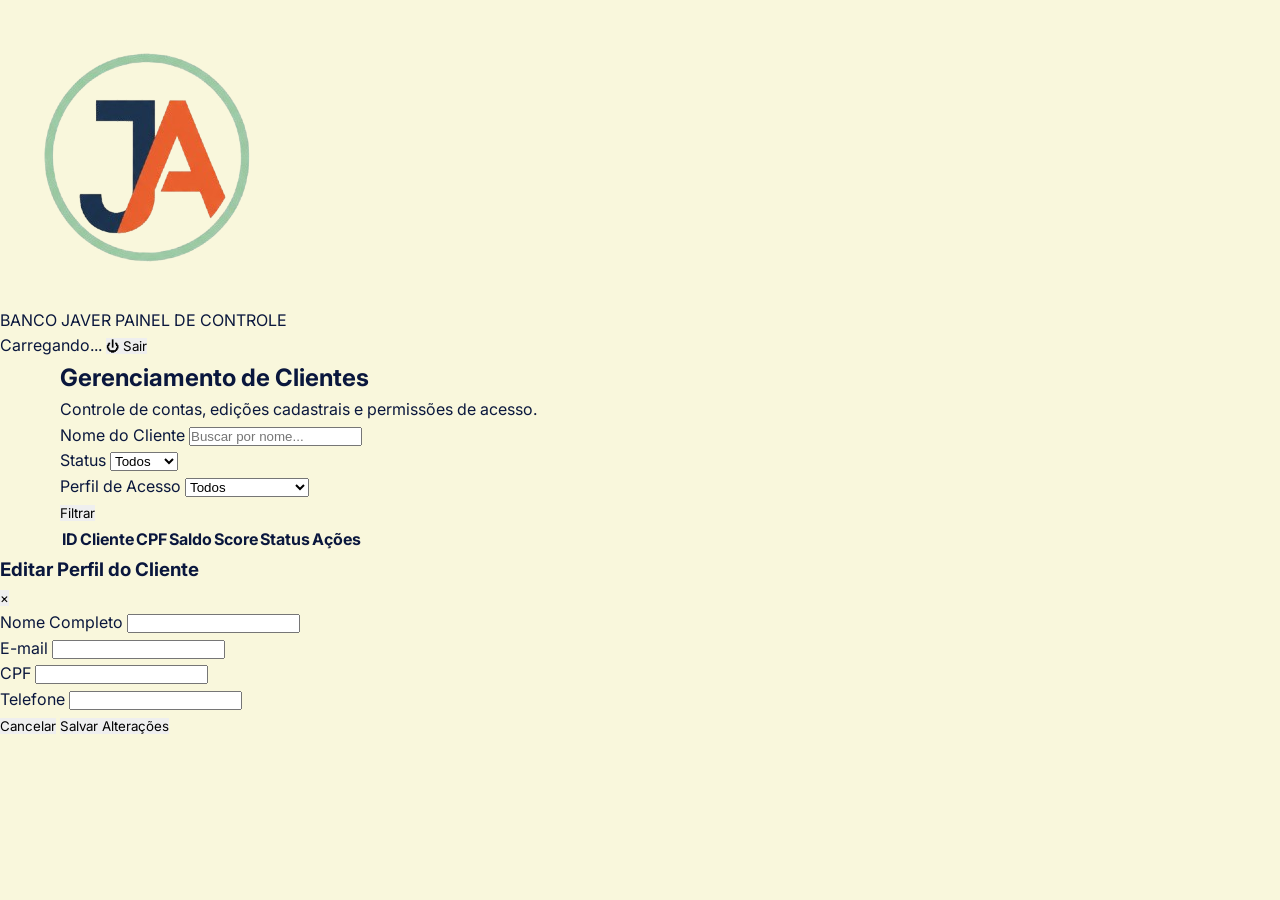
==== Banco Javer/frontend/pages/admin.html @ b1e3e17d "montando estrutura para receber estilização para pagina de admins" ====
<!DOCTYPE html>
<html lang="pt-br">
<head>
    <meta charset="UTF-8">
    <meta name="viewport" content="width=device-width, initial-scale=1.0">
    <title>JAVER | Admin Console</title>
    <link rel="stylesheet" href="../styles/global.css">
    <link rel="stylesheet" href="../styles/admin.css">
</head>
<body class="admin-body">
    <div id="toast-container" class="toast-container"></div>

    <header class="admin-nav">
        <div class="nav-container">
            <div class="brand">
                <img src="../images/logo.png" alt="Logo" class="nav-logo">
                <div class="brand-text">
                    <span class="bank-name">BANCO <span>JAVER</span></span>
                    <span class="portal-tag">PAINEL DE CONTROLE</span>
                </div>
            </div>
            <div class="nav-actions">
                <span id="admin-display-name">Carregando...</span>
                <button id="btn-logout" class="btn-logout">
                    <span class="icon">⏻</span> Sair
                </button>
            </div>
        </div>
    </header>

    <main class="admin-content container">
        <div class="page-header">
            <h2>Gerenciamento de Clientes</h2>
            <p>Controle de contas, edições cadastrais e permissões de acesso.</p>
        </div>
        <section class="filters-section">
            <div class="filter-card">
                <div class="filter-row">
                    <div class="filter-item search">
                        <label>Nome do Cliente</label>
                        <input type="text" id="search-name" placeholder="Buscar por nome...">
                    </div>
                    <div class="filter-item">
                        <label>Status</label>
                        <select id="filter-status">
                            <option value="">Todos</option>
                            <option value="true">Ativos</option>
                            <option value="false">Inativos</option>
                        </select>
                    </div>
                    <div class="filter-item">
                        <label>Perfil de Acesso</label>
                        <select id="filter-admin">
                            <option value="">Todos</option>
                            <option value="true">Administradores</option>
                            <option value="false">Clientes Comuns</option>
                        </select>
                    </div>
                    <button id="btn-filter" class="btn-primary-action">Filtrar</button>
                </div>
            </div>
        </section>
        <div class="table-wrapper">
            <table class="admin-table">
                <thead>
                    <tr>
                        <th>ID</th>
                        <th>Cliente</th>
                        <th>CPF</th>
                        <th>Saldo</th>
                        <th>Score</th>
                        <th>Status</th>
                        <th class="txt-center">Ações</th>
                    </tr>
                </thead>
                <tbody id="customers-list">
                </tbody>
            </table>
        </div>
    </main>
    <div id="modal-edit" class="modal-overlay">
        <div class="modal-card">
            <div class="modal-header">
                <h3>Editar Perfil do Cliente</h3>
                <button onclick="closeModal()" class="close-x">&times;</button>
            </div>
            <form id="edit-form" novalidate>
                <input type="hidden" id="edit-id">
                
                <div class="input-group">
                    <label for="edit-name">Nome Completo</label>
                    <input type="text" id="edit-name">
                    <span class="field-error" id="edit-name-error"></span>
                </div>

                <div class="input-group">
                    <label for="edit-email">E-mail</label>
                    <input type="email" id="edit-email">
                    <span class="field-error" id="edit-email-error"></span>
                </div>

                <div class="input-row">
                    <div class="input-group">
                        <label for="edit-cpf">CPF</label>
                        <input type="text" id="edit-cpf" maxlength="11">
                        <span class="field-error" id="edit-cpf-error"></span>
                    </div>
                    <div class="input-group">
                        <label for="edit-phone">Telefone</label>
                        <input type="text" id="edit-phone" maxlength="11">
                        <span class="field-error" id="edit-phone-error"></span>
                    </div>
                </div>

                <div class="modal-footer">
                    <button type="button" onclick="closeModal()" class="btn-cancel">Cancelar</button>
                    <button type="submit" class="btn-save" id="btn-save-edit">Salvar Alterações</button>
                </div>
            </form>
        </div>
    </div>

    <script src="../js/admin.js"></script>
</body>
</html>
---- Banco Javer/frontend/styles/global.css ----
@import url('https://fonts.googleapis.com/css2?family=Inter:wght@300;400;600;700&display=swap');

:root {
    --primary-navy: #0a173d;      
    --secondary-orange: #f3681e;   
    --accent-yellow: #fce210;      
    --bg-cream: #f9f7dc;           
    --success-mint: #a6cfc0;       

    --text-main: #0a173d;
    --text-muted: #4a5568;
    --white: #ffffff;
    --error-red: #e53e3e;

    --radius-sm: 4px;
    --radius-md: 8px;
    --radius-lg: 16px;
    --shadow: 0 4px 6px -1px rgba(0, 0, 0, 0.1), 0 2px 4px -1px rgba(0, 0, 0, 0.06);
    --transition: all 0.3s ease;
}

* {
    margin: 0;
    padding: 0;
    box-sizing: border-box;
}

body {
    font-family: 'Inter', sans-serif;
    background-color: var(--bg-cream);
    color: var(--text-main);
    line-height: 1.6;
    overflow-x: hidden;
}

.container {
    max-width: 1200px;
    margin: 0 auto;
    padding: 0 20px;
}

button {
    cursor: pointer;
    border: none;
    font-family: 'Inter', sans-serif;
    transition: var(--transition);
}

a {
    text-decoration: none;
    color: inherit;
}

ul {
    list-style: none;
}
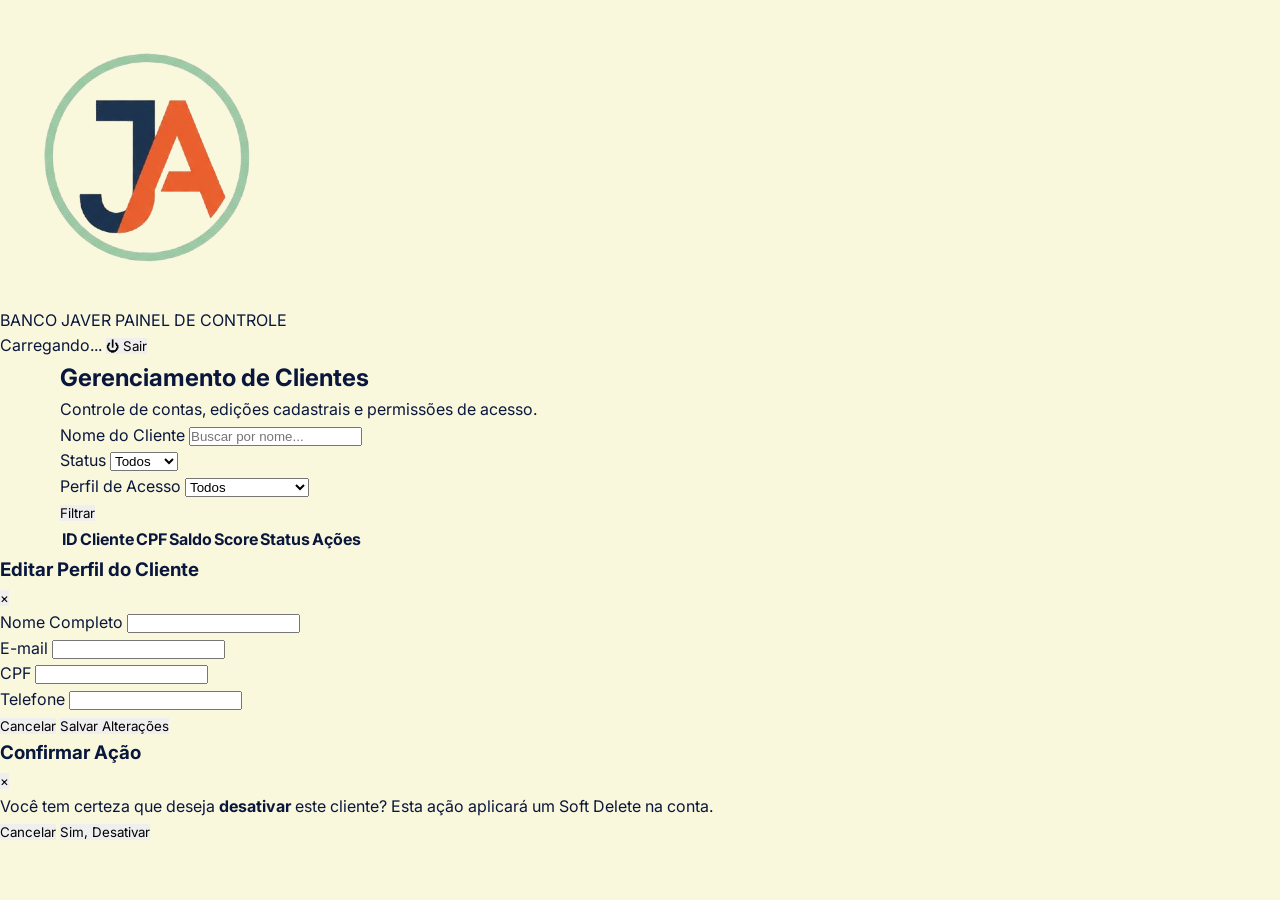
==== commit 9cc55251: "adicionando modal para desativar cliente" ====
--- a/Banco Javer/frontend/pages/admin.html
+++ b/Banco Javer/frontend/pages/admin.html
@@ -120,6 +120,22 @@
         </div>
     </div>
 
+    <div id="modal-confirm" class="modal-overlay">
+        <div class="modal-card confirm-card">
+            <div class="modal-header">
+                <h3>Confirmar Ação</h3>
+                <button onclick="closeConfirmModal()" class="close-x">&times;</button>
+            </div>
+            <div class="modal-body">
+                <p>Você tem certeza que deseja <strong>desativar</strong> este cliente? Esta ação aplicará um Soft Delete na conta.</p>
+            </div>
+            <div class="modal-footer">
+                <button type="button" onclick="closeConfirmModal()" class="btn-cancel">Cancelar</button>
+                <button type="button" id="btn-confirm-disable" class="btn-disable-confirm">Sim, Desativar</button>
+            </div>
+        </div>
+    </div>
+
     <script src="../js/admin.js"></script>
 </body>
 </html>
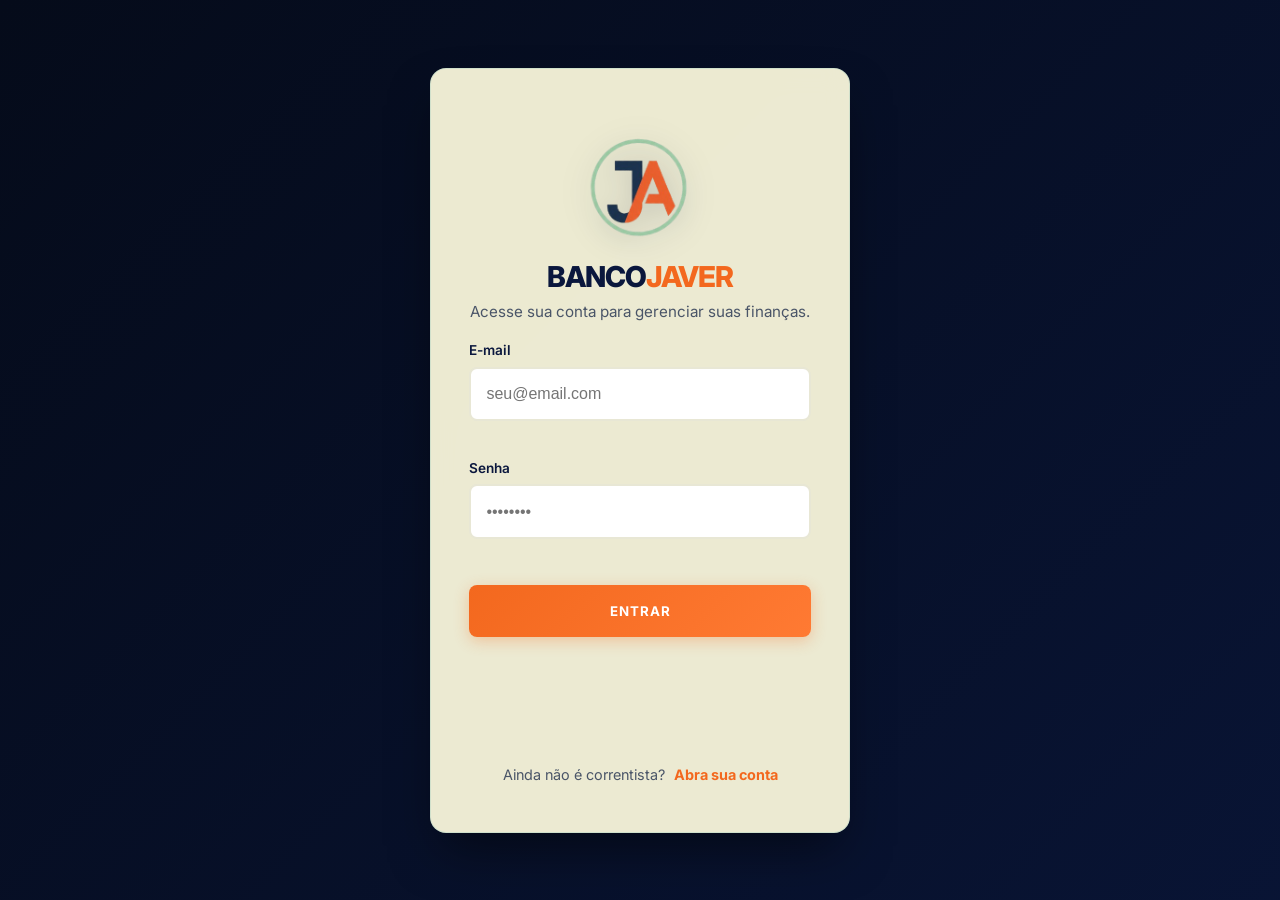
==== commit a6c6c356: "adicionando o campo para tornar outro usuario admin" ====
--- a/Banco Javer/frontend/pages/admin.html
+++ b/Banco Javer/frontend/pages/admin.html
@@ -112,6 +112,15 @@
                     </div>
                 </div>
 
+                <div class="input-group checkbox-group">
+                    <label class="switch-label">
+                        <input type="checkbox" id="edit-is-admin">
+                        <span class="slider"></span>
+                        Permissões de Administrador
+                    </label>
+                    <p class="input-info">Ative para conceder acesso ao painel de controle.</p>
+                </div>
+
                 <div class="modal-footer">
                     <button type="button" onclick="closeModal()" class="btn-cancel">Cancelar</button>
                     <button type="submit" class="btn-save" id="btn-save-edit">Salvar Alterações</button>
--- a/Banco Javer/frontend/styles/admin.css
+++ b/Banco Javer/frontend/styles/admin.css
@@ -0,0 +1,345 @@
+.admin-body { 
+    background-color: var(--bg-cream); 
+    min-height: 100vh;
+}
+
+.admin-nav {
+    background-color: var(--primary-navy);
+    color: white;
+    padding: 1rem 0;
+    position: sticky;
+    top: 0;
+    z-index: 100;
+}
+
+.nav-container {
+    max-width: 1300px;
+    margin: 0 auto;
+    padding: 0 20px;
+    display: flex;
+    justify-content: space-between;
+    align-items: center;
+}
+
+.brand { display: flex; align-items: center; gap: 15px; }
+.nav-logo { width: 80px; height: 80px; border-radius: 50%; }
+.bank-name { font-weight: 800; font-size: 1.2rem; }
+.bank-name span { color: var(--secondary-orange); }
+.portal-tag { 
+    display: block; font-size: 0.65rem; color: var(--success-mint); 
+    letter-spacing: 2px; font-weight: 700;
+}
+
+.btn-logout {
+    background: rgba(243, 104, 30, 0.1);
+    color: var(--secondary-orange);
+    border: 1.5px solid var(--secondary-orange);
+    padding: 8px 16px;
+    border-radius: var(--radius-md);
+    font-weight: 600;
+    font-size: 0.85rem;
+    display: flex;
+    align-items: center;
+    gap: 8px;
+    cursor: pointer;
+    transition: var(--transition);
+}
+
+.btn-logout:hover {
+    background: var(--secondary-orange);
+    color: white;
+    box-shadow: 0 4px 12px rgba(243, 104, 30, 0.3);
+}
+
+.page-header { margin: 30px 0; }
+.page-header h2 { color: var(--primary-navy); font-weight: 800; }
+.page-header p { color: var(--text-muted); font-size: 0.9rem; }
+
+.filters-section { margin-top: 30px; margin-bottom: 30px; }
+.filter-card {
+    background: white;
+    padding: 25px;
+    border-radius: var(--radius-lg);
+    box-shadow: var(--shadow);
+}
+
+.filter-row {
+    display: flex;
+    align-items: flex-end;
+    gap: 20px;
+    flex-wrap: wrap;
+}
+
+.filter-item { display: flex; flex-direction: column; gap: 8px; flex: 1; min-width: 180px; }
+.filter-item.search { flex: 2; }
+.filter-item label { font-size: 0.75rem; font-weight: 700; color: var(--primary-navy); text-transform: uppercase; }
+.filter-item input, .filter-item select {
+    padding: 12px;
+    border: 1.5px solid #e2e8f0;
+    border-radius: var(--radius-md);
+    background: #f8fafc;
+    outline: none;
+}
+.btn-primary-action {
+    background: var(--primary-navy);
+    color: white;
+    padding: 13px 30px;
+    border-radius: var(--radius-md);
+    font-weight: 700;
+    cursor: pointer;
+}
+
+.table-wrapper {
+    background: white;
+    border-radius: var(--radius-lg);
+    box-shadow: var(--shadow);
+    overflow: hidden;
+    margin-bottom: 50px;
+}
+
+.admin-table { width: 100%; border-collapse: collapse; }
+.admin-table th {
+    background: #f8fafc;
+    padding: 18px 20px;
+    font-size: 0.75rem;
+    font-weight: 800;
+    color: var(--primary-navy);
+    text-transform: uppercase;
+    border-bottom: 2px solid var(--bg-cream);
+}
+
+.admin-table td { padding: 20px; border-bottom: 1px solid #edf2f7; vertical-align: middle; }
+
+.actions-cell { display: flex; gap: 10px; justify-content: center; }
+
+.action-btn {
+    padding: 8px 14px;
+    border-radius: 6px;
+    font-size: 0.8rem;
+    font-weight: 700;
+    transition: all 0.2s;
+    border: none;
+    cursor: pointer;
+}
+
+.action-btn.edit { background: #ebf4ff; color: #3182ce; }
+.action-btn.edit:hover { background: #3182ce; color: white; }
+
+.action-btn.disable { background: #fff5f5; color: #e53e3e; }
+.action-btn.disable:hover { background: #e53e3e; color: white; }
+
+.action-btn.activate { background: #f0fff4; color: #38a169; }
+.action-btn.activate:hover { background: #38a169; color: white; }
+
+.skeleton-line {
+    height: 15px;
+    background: #f0f0f0;
+    background-image: linear-gradient(90deg, #f0f0f0 0px, #e8e8e8 40px, #f0f0f0 80px);
+    background-size: 600px;
+    animation: shimmer 1.5s infinite linear;
+    border-radius: 4px;
+}
+@keyframes shimmer { 0% { background-position: -600px 0; } 100% { background-position: 600px 0; } }
+
+.status-badge {
+    padding: 5px 12px;
+    border-radius: 30px;
+    font-size: 0.7rem;
+    font-weight: 800;
+}
+.active { background: var(--success-mint); color: #1a4a3a; }
+.inactive { background: #fed7d7; color: #822727; }
+
+.modal-overlay {
+    display: none;
+    position: fixed;
+    top: 0; left: 0; width: 100%; height: 100%;
+    background: rgba(10, 23, 61, 0.85);
+    backdrop-filter: blur(8px);
+    z-index: 2000;
+    align-items: center;
+    justify-content: center;
+}
+
+.modal-card {
+    background-color: var(--bg-cream);
+    width: 90%;
+    max-width: 500px;
+    padding: 40px;
+    border-radius: var(--radius-lg);
+    box-shadow: 0 30px 60px rgba(0,0,0,0.5);
+    border: 1px solid rgba(166, 207, 192, 0.4);
+    animation: cardAppear 0.4s cubic-bezier(0.175, 0.885, 0.32, 1.275);
+}
+
+.modal-header {
+    display: flex;
+    justify-content: space-between;
+    align-items: center;
+    margin-bottom: 25px;
+}
+
+.modal-header h3 {
+    color: var(--primary-navy);
+    font-weight: 800;
+    text-transform: uppercase;
+}
+
+.close-x {
+    background: none;
+    border: none;
+    font-size: 2rem;
+    color: #aaa;
+    cursor: pointer;
+}
+
+.modal-card .input-group { margin-bottom: 15px; }
+
+.modal-card input {
+    width: 100%;
+    padding: 12px 15px;
+    border: 2px solid #e8e7d5;
+    border-radius: var(--radius-md);
+    background: white;
+    outline: none;
+    transition: 0.3s;
+}
+
+.modal-card input.error {
+    border-color: var(--error-red) !important;
+    background-color: rgba(229, 62, 62, 0.05);
+}
+
+.modal-card input:focus {
+    border-color: var(--secondary-orange);
+}
+
+.field-error {
+    color: var(--error-red);
+    font-size: 0.7rem;
+    font-weight: 700;
+    margin-top: 4px;
+    display: block;
+    opacity: 0;
+    transition: opacity 0.3s;
+}
+
+.field-error.active { opacity: 1; }
+
+.modal-footer {
+    display: flex;
+    justify-content: space-evenly;
+    gap: 15px;
+    margin-top: 30px;
+}
+
+.btn-save {
+    background: var(--secondary-orange);
+    color: white;
+    padding: 12px 25px;
+    border-radius: var(--radius-md);
+    font-weight: 700;
+    cursor: pointer;
+}
+
+.btn-cancel {
+    background: #e2e8f0;
+    color: var(--primary-navy);
+    padding: 12px 25px;
+    border-radius: var(--radius-md);
+    font-weight: 700;
+    cursor: pointer;
+}
+
+.toast-container {
+    position: fixed;
+    top: 25px;
+    right: 25px;
+    z-index: 9999;
+    display: flex;
+    flex-direction: column;
+    gap: 12px;
+}
+
+.toast {
+    min-width: 300px;
+    padding: 16px 20px;
+    background: rgba(10, 23, 61, 0.95); 
+    color: #ffffff;
+    border-radius: var(--radius-md);
+    backdrop-filter: blur(10px);
+    box-shadow: 0 15px 35px rgba(0, 0, 0, 0.3);
+    display: flex;
+    align-items: center;
+    justify-content: space-between;
+    font-size: 0.9rem;
+    border-left: 6px solid var(--secondary-orange); 
+    animation: toastSlideIn 0.5s cubic-bezier(0.68, -0.55, 0.265, 1.55) forwards;
+}
+
+.toast.success { border-left-color: var(--success-mint); }
+
+@keyframes toastSlideIn {
+    from { transform: translateX(100%); opacity: 0; }
+    to { transform: translateX(0); opacity: 1; }
+}
+
+.toast.hiding { animation: toastFadeOut 0.5s forwards; }
+@keyframes toastFadeOut { to { transform: translateY(-20px); opacity: 0; } }
+
+
+.confirm-card {
+    max-width: 400px;
+    text-align: center;
+}
+
+.confirm-card .modal-body p {
+    color: var(--text-muted);
+    font-size: 1rem;
+    line-height: 1.5;
+    margin: 20px 0;
+}
+
+.btn-disable-confirm {
+    background-color: var(--error-red);
+    color: white;
+    padding: 12px 25px;
+    border-radius: var(--radius-md);
+    font-weight: 700;
+    cursor: pointer;
+    transition: var(--transition);
+}
+
+.btn-disable-confirm:hover {
+    filter: brightness(0.9);
+    transform: translateY(-2px);
+}
+
+.checkbox-group {
+    margin-top: 20px;
+    padding: 15px;
+    background: rgba(10, 23, 61, 0.03);
+    border-radius: var(--radius-md);
+}
+
+.switch-label {
+    display: flex;
+    align-items: center;
+    gap: 12px;
+    font-weight: 700;
+    color: var(--primary-navy);
+    cursor: pointer;
+}
+
+.input-info {
+    font-size: 0.7rem;
+    color: var(--text-muted);
+    margin-top: 5px;
+    margin-left: 32px;
+}
+
+#edit-is-admin {
+    width: 20px;
+    height: 20px;
+    accent-color: var(--secondary-orange);
+}
